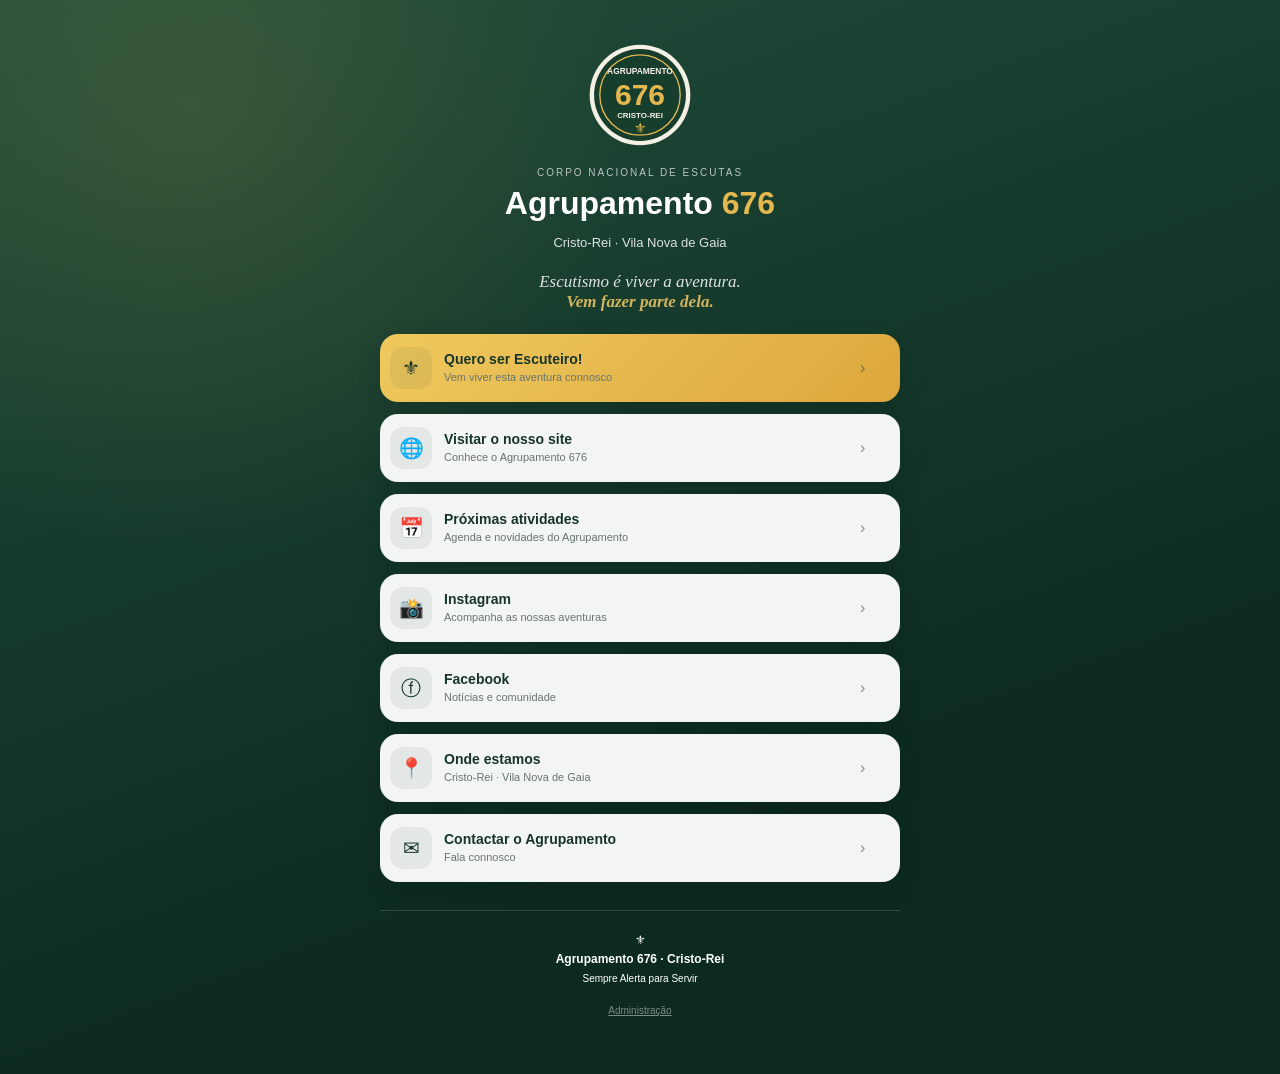
==== index.html @ c974adac "feat: initial release of Agrupamento 676 Links CMS v1.2 Initial release of the Agrupamento 676 Links" ====
<!doctype html><html lang="pt-PT"><head><meta charset="utf-8"><meta name="viewport" content="width=device-width,initial-scale=1"><meta name="theme-color" content="#173d2d"><title>Agrupamento 676 · Links</title><link rel="stylesheet" href="style.css"></head><body><main class="page"><header><img src="assets/logo-676.svg" class="logo"><small id="eyebrow"></small><h1><span id="title"></span> <em id="number"></em></h1><p id="place"></p><p class="motto"><span id="motto"></span><br><b id="mottoStrong"></b></p></header><section id="links"></section><footer>⚜<br><b>Agrupamento 676 · Cristo-Rei</b><br><small>Sempre Alerta para Servir</small><p><a href="admin/">Administração</a></p></footer></main><script src="app.js"></script></body></html>
---- style.css ----
*{box-sizing:border-box}body{margin:0;min-height:100vh;background:radial-gradient(circle at 15% 10%,#e4b84f22,transparent 28rem),linear-gradient(160deg,#214d3a,#0c2a20 72%);font-family:Arial,sans-serif;color:#17342a}.page{width:min(100% - 28px,520px);margin:auto;padding:42px 0}header,footer{text-align:center;color:white}.logo{width:106px}.page header>small{display:block;letter-spacing:.2em;font-size:10px;opacity:.7;margin-top:15px}h1{margin:7px 0;font-size:32px}h1 em{color:#e4b84f;font-style:normal}header p{font-size:13px;opacity:.85}.motto{font-family:Georgia,serif;font-style:italic;font-size:17px;margin:22px}.motto b{color:#f3ca68}#links{display:grid;gap:12px}.link{display:grid;grid-template-columns:46px 1fr 24px;align-items:center;min-height:68px;padding:9px 16px 9px 10px;border-radius:18px;text-decoration:none;color:#17342a;background:#fffffff2;box-shadow:0 8px 24px #0002;transition:.18s}.link:hover{transform:translateY(-2px)}.link.featured{background:linear-gradient(135deg,#efc95e,#dca73d)}.icon{width:42px;height:42px;border-radius:13px;background:#173d2d12;display:grid;place-items:center;font-size:20px}.copy{padding-left:8px}.copy b{display:block;font-size:14px}.copy small{font-size:11px;color:#66756f}.arrow{opacity:.5}footer{margin-top:28px;border-top:1px solid #ffffff25;padding-top:20px;line-height:1.6;font-size:12px}footer a{color:white;opacity:.45;font-size:10px}
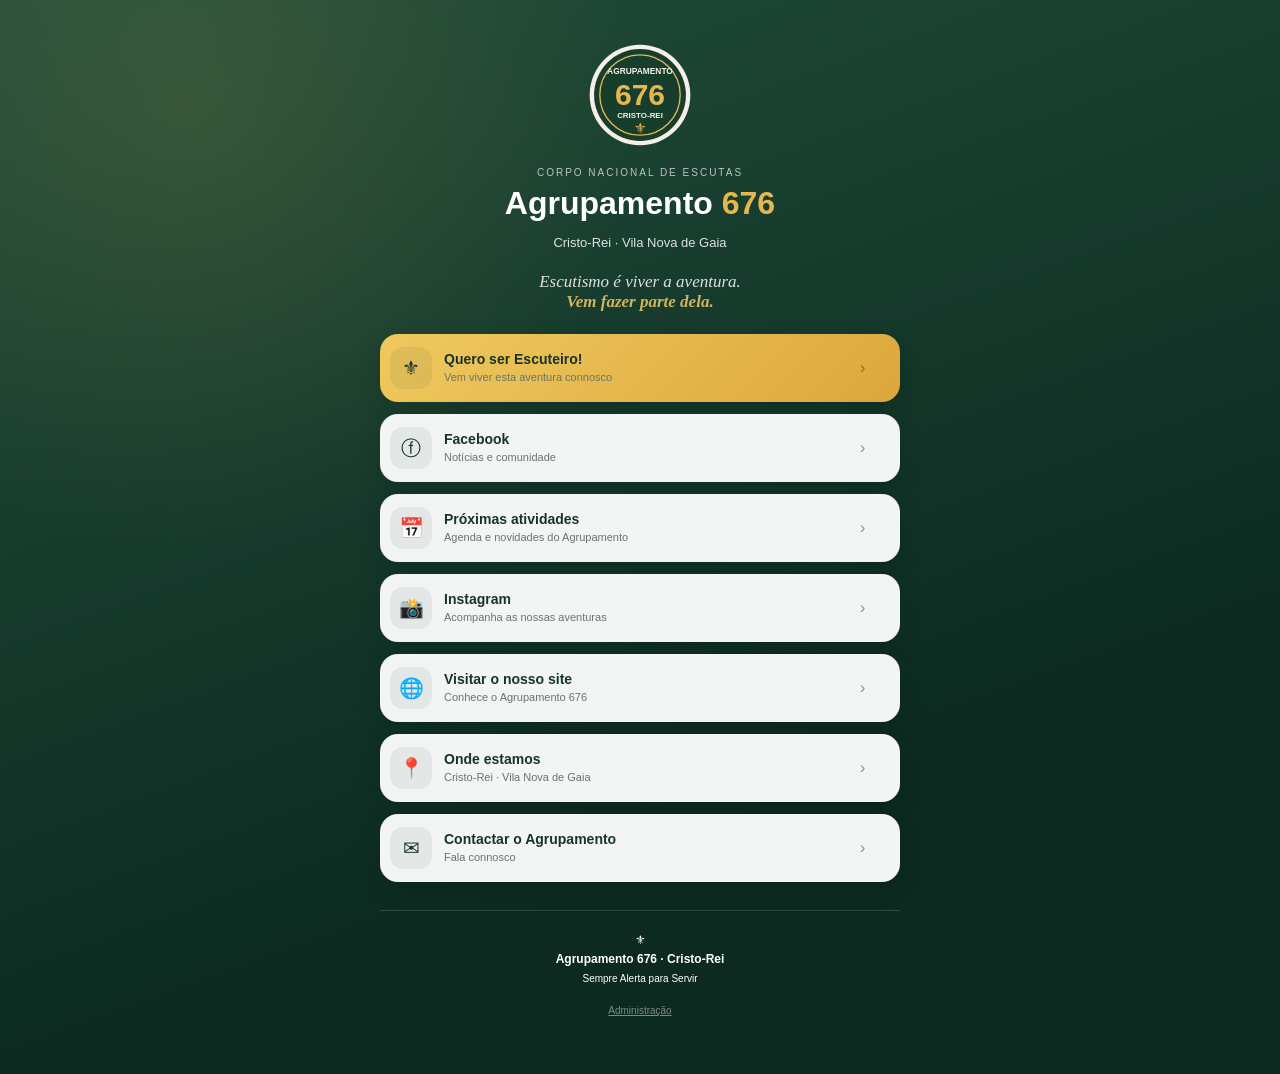
==== commit 298be30b: "v1.9.4.1 Hot FIX" ====
--- a/index.html
+++ b/index.html
@@ -1 +1 @@
-<!doctype html><html lang="pt-PT"><head><meta charset="utf-8"><meta name="viewport" content="width=device-width,initial-scale=1"><meta name="theme-color" content="#173d2d"><title>Agrupamento 676 · Links</title><link rel="stylesheet" href="style.css"></head><body><main class="page"><header><img src="assets/logo-676.svg" class="logo"><small id="eyebrow"></small><h1><span id="title"></span> <em id="number"></em></h1><p id="place"></p><p class="motto"><span id="motto"></span><br><b id="mottoStrong"></b></p></header><section id="links"></section><footer>⚜<br><b>Agrupamento 676 · Cristo-Rei</b><br><small>Sempre Alerta para Servir</small><p><a href="admin/">Administração</a></p></footer></main><script src="app.js"></script></body></html>+<!doctype html><html lang="pt-PT"><head><meta charset="utf-8"><meta name="viewport" content="width=device-width,initial-scale=1"><meta name="theme-color" content="#173d2d"><title>Agrupamento 676 · Links</title><link rel="stylesheet" href="style.css"></head><body><main class="page"><header><img id="siteLogo" src="assets/logo-676.svg" class="logo" alt="Logótipo Agrupamento 676"><small id="eyebrow"></small><h1><span id="title"></span> <em id="number"></em></h1><p id="place"></p><p class="motto"><span id="motto"></span><br><b id="mottoStrong"></b></p></header><section id="links"></section><footer>⚜<br><b id="footerTitle">Agrupamento 676 · Cristo-Rei</b><br><small id="footerMotto">Sempre Alerta para Servir</small><p><a id="adminLabel" href="admin/">Administração</a></p></footer></main><script src="app.js"></script></body></html>
